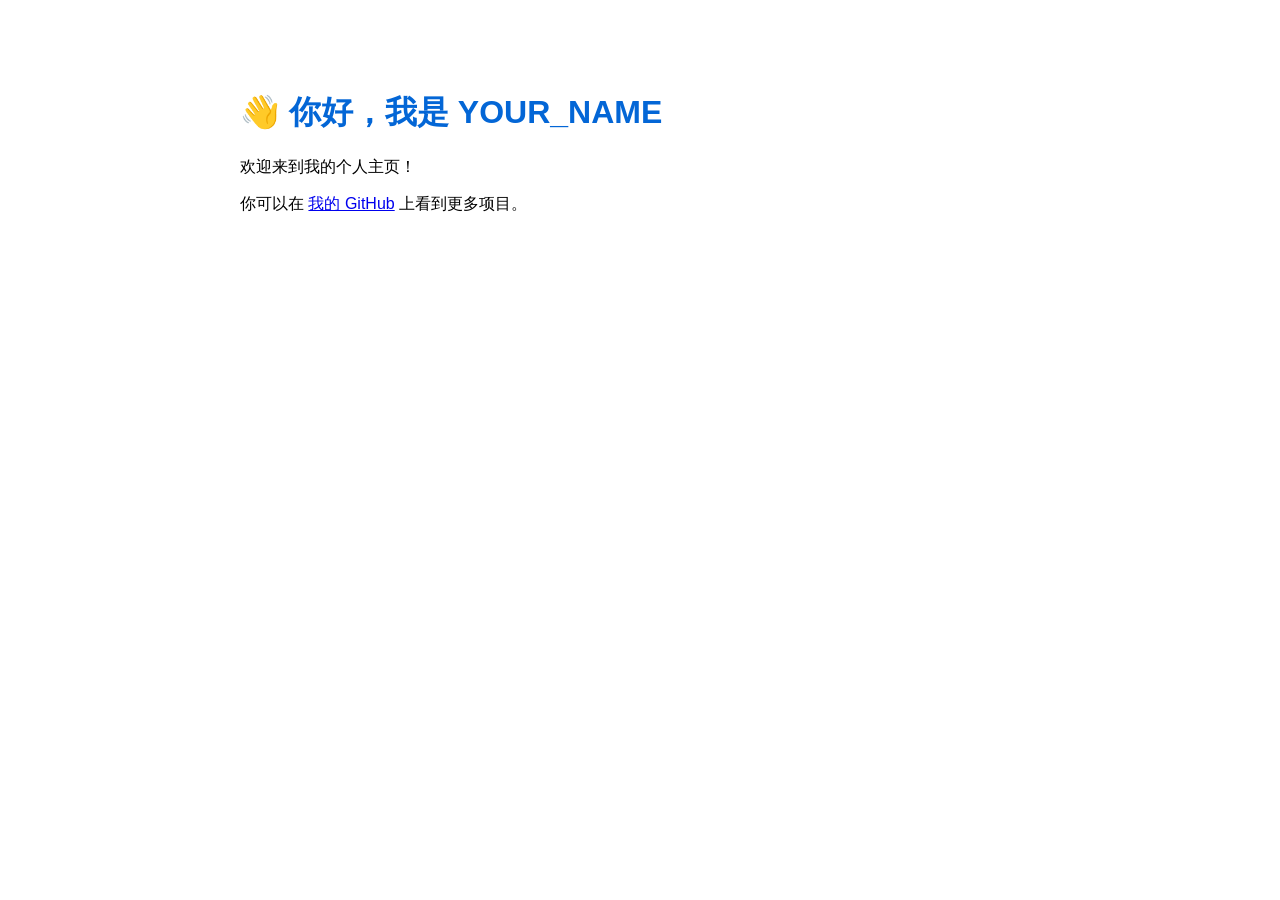
==== index.html @ 1baa5fd3 "Create index.html" ====
<!DOCTYPE html>
<html lang="zh-CN">
<head>
    <meta charset="UTF-8">
    <meta name="viewport" content="width=device-width, initial-scale=1.0">
    <title>我的个人主页</title>
    <style>
        body { font-family: Arial, sans-serif; max-width: 800px; margin: 50px auto; padding: 20px; }
        h1 { color: #0366d6; }
    </style>
</head>
<body>
    <h1>👋 你好，我是 YOUR_NAME</h1>
    <p>欢迎来到我的个人主页！</p>
    <p>你可以在 <a href="https://github.com/YOUR_USERNAME">我的 GitHub</a> 上看到更多项目。</p>
</body>
</html>
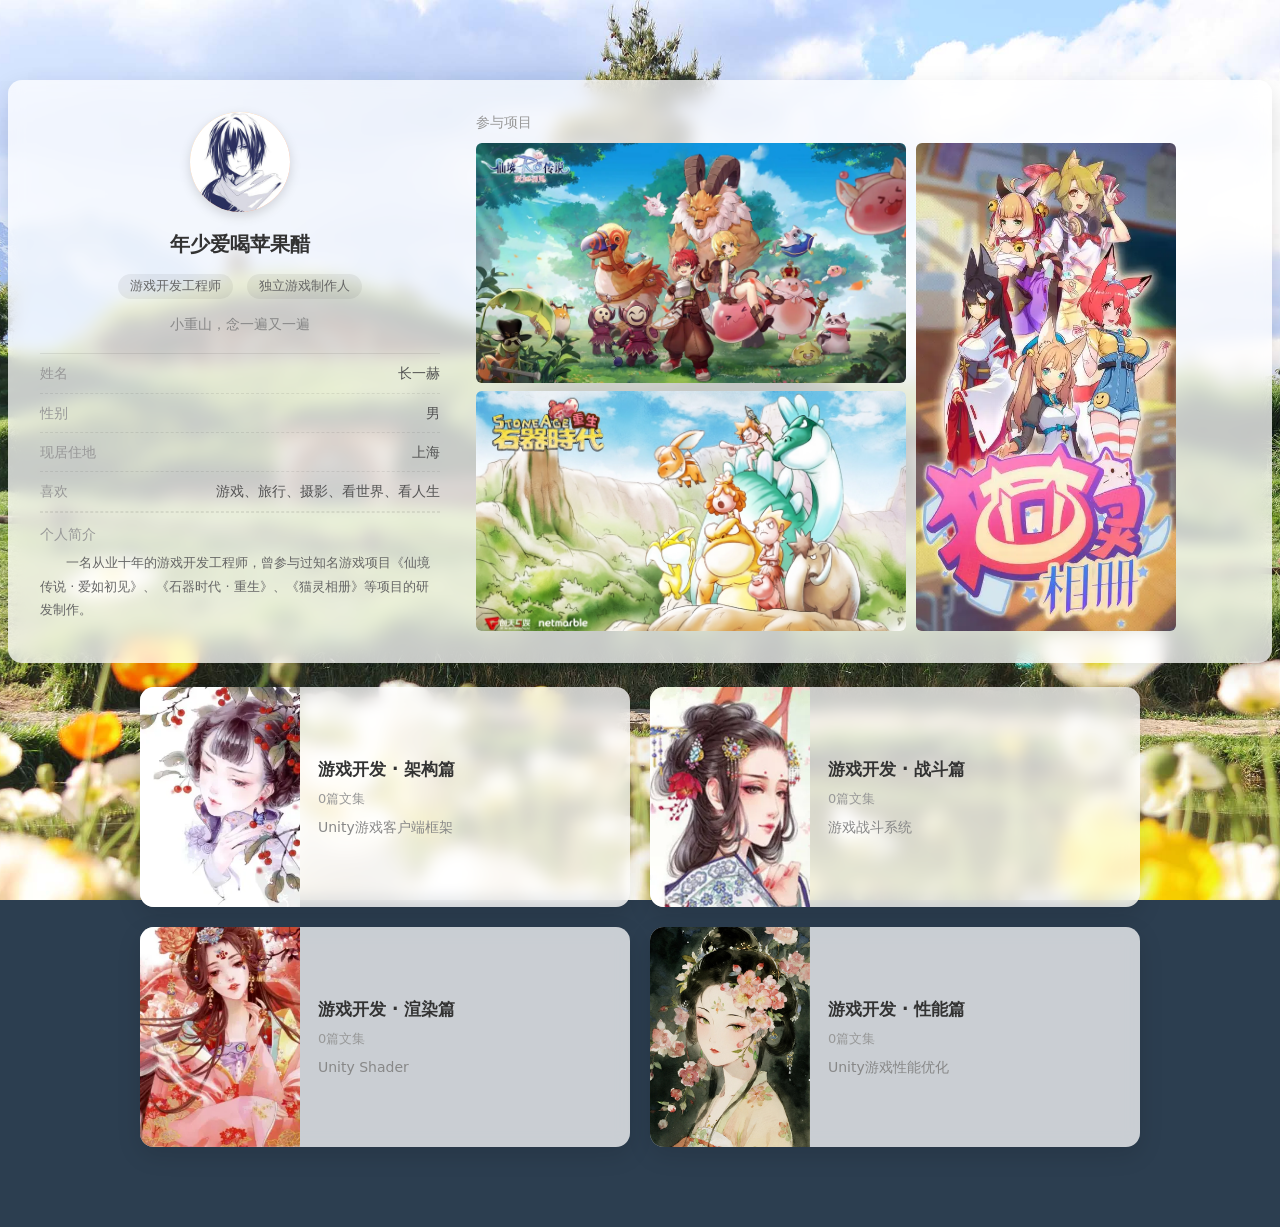
==== commit 3272ad54: "上传个人主页" ====
--- a/index.html
+++ b/index.html
@@ -4,14 +4,84 @@
     <meta charset="UTF-8">
     <meta name="viewport" content="width=device-width, initial-scale=1.0">
     <title>我的个人主页</title>
-    <style>
-        body { font-family: Arial, sans-serif; max-width: 800px; margin: 50px auto; padding: 20px; }
-        h1 { color: #0366d6; }
-    </style>
+    <link rel="stylesheet" href="css/style.css">
 </head>
 <body>
-    <h1>👋 你好，我是 YOUR_NAME</h1>
-    <p>欢迎来到我的个人主页！</p>
-    <p>你可以在 <a href="https://github.com/YOUR_USERNAME">我的 GitHub</a> 上看到更多项目。</p>
+    <!-- ========== 你的内容写在这里 ========== -->
+
+    <!-- 主布局：左侧个人介绍 + 中间 items -->
+    <div class="layout">
+
+        <!-- 顶部：个人介绍（横向大栏） -->
+        <div class="profile card">
+            <div class="profile-left">
+                <div class="profile-avatar"><img src="images/head_icon.jpg" alt="头像"></div>
+                <h2 class="profile-name">年少爱喝苹果醋</h2>
+                <div class="profile-tags">
+                    <span>游戏开发工程师</span>
+                    <span>独立游戏制作人</span>
+                </div>
+                <p class="profile-motto">小重山，念一遍又一遍</p>
+                <ul class="profile-info">
+                    <li><span>姓名</span><em>长一赫</em></li>
+                    <li><span>性别</span><em>男</em></li>
+                    <li><span>现居住地</span><em>上海</em></li>
+                    <li><span>喜欢</span><em>游戏、旅行、摄影、看世界、看人生</em></li>
+                </ul>
+                <div class="profile-intro">
+                    <span class="profile-intro-title">个人简介</span>
+                    <p class="profile-intro-text">一名从业十年的游戏开发工程师，曾参与过知名游戏项目《仙境传说 · 爱如初见》、《石器时代 · 重生》、《猫灵相册》等项目的研发制作。</p>
+                </div>
+            </div>
+            <div class="profile-projects">
+                <span class="profile-project-title">参与项目</span>
+                <div class="profile-projects-body">
+                    <div class="profile-projects-list">
+                        <img src="images/bg/game_ro.png" alt="仙境传说">
+                        <img src="images/bg/game_sa.png" alt="石器时代">
+                    </div>
+                    <img class="project-neko" src="images/bg/game_neko.png" alt="猫灵相册">
+                </div>
+            </div>
+        </div>
+
+        <!-- 中间：items -->
+        <main class="items">
+            <article class="item card">
+                <div class="item-cover"><img src="images/card_1.png" alt=""></div>
+                <div class="item-body">
+                    <h3>游戏开发 · 架构篇</h3>
+                    <span class="item-count">0篇文集</span>
+                    <p>Unity游戏客户端框架</p>
+                </div>
+            </article>
+            <article class="item card">
+                <div class="item-cover"><img src="images/card_2.png" alt=""></div>
+                <div class="item-body">
+                    <h3>游戏开发 · 战斗篇</h3>
+                    <span class="item-count">0篇文集</span>
+                    <p>游戏战斗系统</p>
+                </div>
+            </article>
+            <article class="item card">
+                <div class="item-cover"><img src="images/card_3.png" alt=""></div>
+                <div class="item-body">
+                    <h3>游戏开发 · 渲染篇</h3>
+                    <span class="item-count">0篇文集</span>
+                    <p>Unity Shader</p>
+                </div>
+            </article>
+            <article class="item card">
+                <div class="item-cover"><img src="images/card_4.png" alt=""></div>
+                <div class="item-body">
+                    <h3>游戏开发 · 性能篇</h3>
+                    <span class="item-count">0篇文集</span>
+                    <p>Unity游戏性能优化</p>
+                </div>
+            </article>
+        </main>
+
+    </div>
+
 </body>
 </html>
--- a/css/style.css
+++ b/css/style.css
@@ -0,0 +1,213 @@
+/* ========== 你的样式写在这里 ========== */
+
+/* 卡片通用样式：半透明白 + 圆角 + 阴影 */
+.card {
+    background: rgba(255, 255, 255, 0.75);
+    border-radius: 14px;
+    box-shadow: 0 8px 24px rgba(0, 0, 0, 0.12);
+    backdrop-filter: blur(8px);
+}
+
+/* 主布局：上下结构，整体居中 */
+.layout {
+    display: flex;
+    flex-direction: column;       /* 上下排 */
+    align-items: center;
+    gap: 24px;
+    min-height: 100vh;
+    padding: 80px 40px;
+    box-sizing: border-box;
+}
+
+/* ===== 个人介绍：横向大栏 ===== */
+.profile {
+    width: 100%;
+    max-width: 1250px;
+    display: flex;                /* 左信息 + 右项目图 */
+    align-items: flex-start;      /* 贴顶 */
+    gap: 36px;
+    padding: 32px;
+    text-align: left;
+}
+.profile-left {
+    flex: 1;
+    min-width: 0;
+    max-width: 400px;             /* 左窄 */
+    text-align: center;           /* 头像昵称居中，列表/简介自行左对齐 */
+}
+.profile-avatar {
+    width: 100px;
+    height: 100px;
+    margin: 0 auto 16px;
+    border-radius: 50%;
+    background: linear-gradient(135deg, #ffd28a, #ff8a65);
+    color: #fff;
+    font-size: 42px;
+    font-weight: 600;
+    display: flex;
+    align-items: center;
+    justify-content: center;
+    box-shadow: 0 4px 12px rgba(0, 0, 0, 0.15);
+    overflow: hidden;                 /* 裁成圆形 */
+}
+.profile-avatar img {
+    width: 100%;
+    height: 100%;
+    object-fit: cover;               /* 头像铺满圆形不变形 */
+    display: block;
+}
+.profile-name {
+    margin: 0 0 12px;
+    font-size: 20px;
+}
+.profile-tags span {
+    display: inline-block;
+    margin: 0 4px 14px;
+    padding: 2px 12px;
+    background: rgba(0, 0, 0, 0.06);
+    border-radius: 999px;
+    font-size: 13px;
+    color: #666;
+}
+.profile-motto {
+    margin: 0 0 18px;
+    font-size: 14px;
+    color: #888;
+}
+.profile-info {
+    list-style: none;
+    margin: 0;
+    padding: 0;
+    text-align: left;
+    border-top: 1px solid rgba(0, 0, 0, 0.08);
+}
+.profile-info li {
+    display: flex;
+    justify-content: space-between;
+    padding: 8px 0;
+    font-size: 14px;
+    border-bottom: 1px dashed rgba(0, 0, 0, 0.08);
+}
+.profile-info li span { color: #999; }
+.profile-info li em { color: #555; font-style: normal; }
+.profile-intro {
+    margin: 0;                                    /* 紧贴上方，不留空行 */
+    padding-top: 10px;
+    border-top: 1px dashed rgba(0, 0, 0, 0.08);   /* 与上方分隔 */
+    text-align: left;
+}
+.profile-intro-title {
+    display: block;
+    margin-bottom: 6px;
+    font-size: 14px;
+    color: #999;              /* 与「喜欢」等标签同色 */
+}
+.profile-intro-text {
+    margin: 0;
+    font-size: 13px;
+    line-height: 1.8;
+    color: #666;
+    text-indent: 2em;          /* 首行缩进两个空格 */
+}
+
+/* 参与项目图库：在介绍栏右侧，标题独占一行，图片在下 */
+.profile-projects {
+    display: flex;
+    flex-direction: column;    /* 标题一行，图在下面 */
+    gap: 10px;
+    width: 700px;                 /* 加宽，让 240 高的图完整放下 */
+    flex-shrink: 0;
+}
+.profile-projects-body {
+    display: flex;             /* 图片区：ro/sa 一列 + neko 最右 */
+    gap: 10px;
+}
+.profile-project-title {
+    flex-shrink: 0;
+    font-size: 14px;
+    line-height: 1.5;
+    color: #999;               /* 与「个人简介」等小标题同色 */
+}
+.profile-projects-list {
+    flex: 1;
+    min-width: 0;
+    display: flex;
+    flex-direction: column;    /* 竖着排列 */
+    gap: 8px;
+}
+.profile-projects-list img {
+    width: 100%;
+    height: 240px;             /* 高度微调 */
+    object-fit: cover;
+    border-radius: 6px;
+    display: block;
+}
+.project-neko {                /* 猫灵相册：单独放最右边 */
+    width: 260px;
+    flex-shrink: 0;
+    height: auto;
+    border-radius: 6px;
+    display: block;
+}
+
+/* ===== 中间：items ===== */
+.items {
+    width: 100%;
+    max-width: 1000px;
+    display: grid;
+    grid-template-columns: repeat(2, 1fr);
+    gap: 20px;
+}
+.item {
+    display: flex;            /* 图在左，字在右 */
+    overflow: hidden;
+}
+.item-cover {
+    width: 160px;             /* 左侧图片宽度 */
+    flex-shrink: 0;
+    overflow: hidden;
+}
+.item-cover img {
+    width: 100%;
+    height: auto;            /* 按图片原始比例，卡片高度随图走 */
+    display: block;
+}
+.item-body {
+    flex: 1;
+    padding: 16px 18px;
+    display: flex;
+    flex-direction: column;
+    justify-content: center;  /* 文字相对图片垂直居中 */
+}
+.item-body h3 {
+    margin: 0 0 6px;
+    font-size: 17px;
+}
+.item-count {
+    display: block;
+    margin-bottom: 6px;
+    font-size: 13px;
+    color: #999;               /* 标题下方的小字 */
+}
+.item-body p {
+    margin: 0;
+    font-size: 14px;
+    color: #888;
+}
+
+body {
+    font-family: system-ui, -apple-system, "Segoe UI", Arial, sans-serif;
+    margin: 0;
+    line-height: 1.6;
+    color: #333;
+
+    /* 背景图：把图片放到 images/bg/ 目录，命名为 background.jpg；
+       url() 是相对本 css 文件的路径，所以是 ../images/bg/ */
+    min-height: 100vh;
+    background-color: #2c3e50;              /* 图片未加载时的兜底色 */
+    background-image: url('../images/bg/background.jpg');
+    background-size: cover;                  /* 铺满全屏 */
+    background-position: center;             /* 居中 */
+    background-repeat: no-repeat;
+    background-attachment: fixed;            /* 滚动时背景固定 */
+}
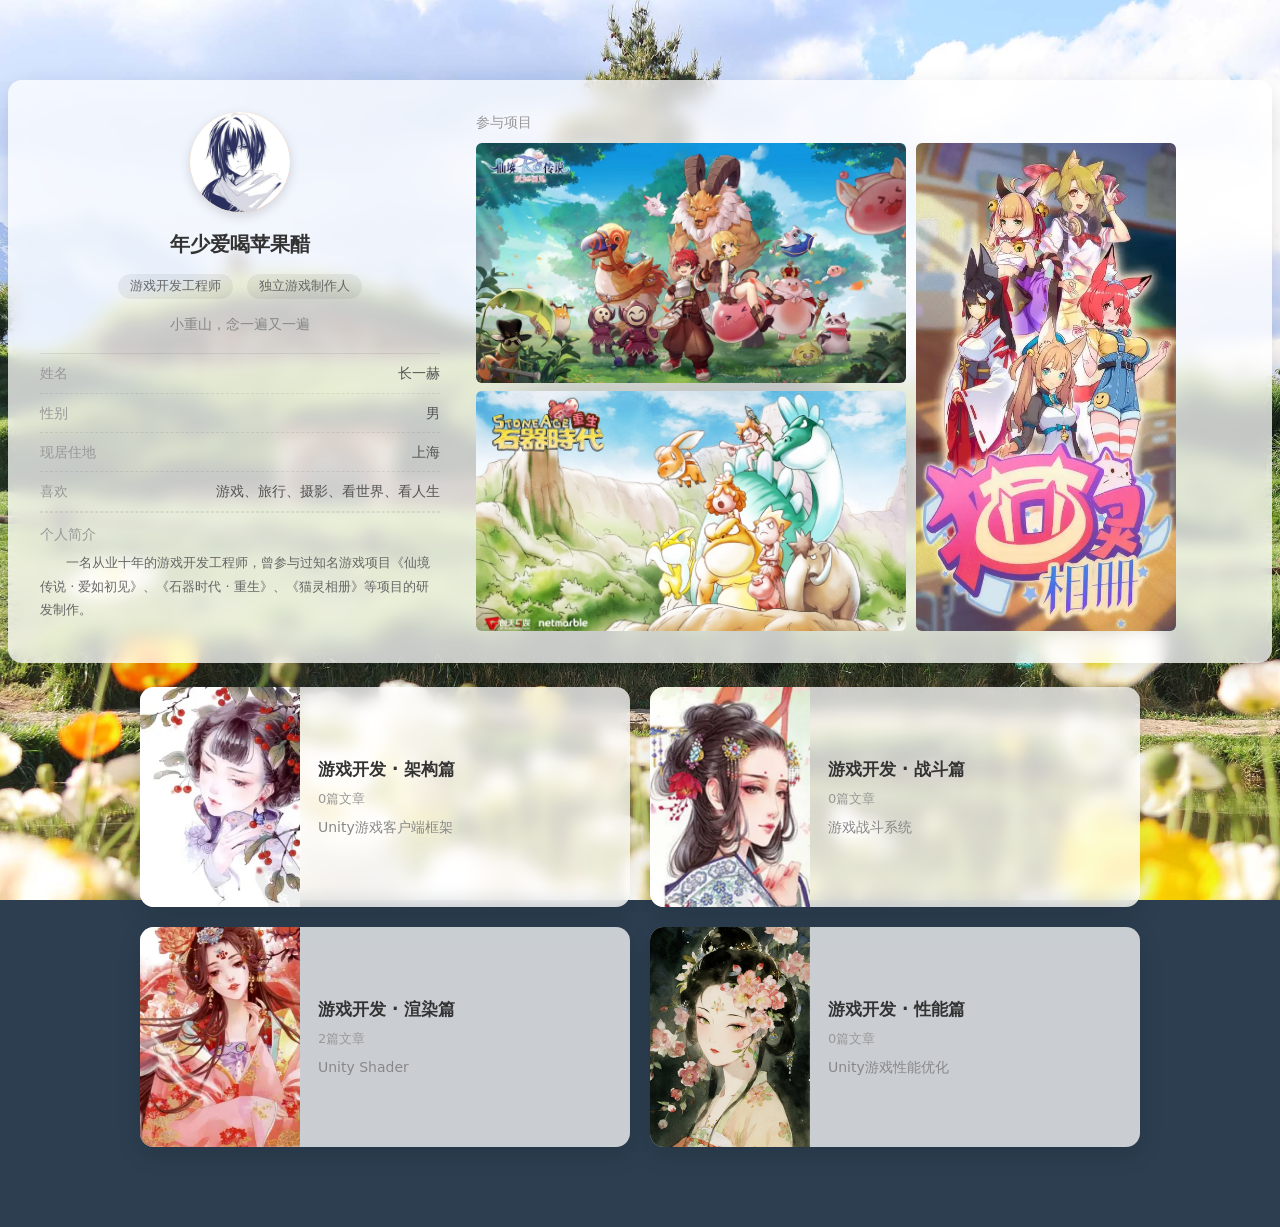
==== commit a0b0cc52: "添加文章" ====
--- a/index.html
+++ b/index.html
@@ -47,41 +47,73 @@
 
         <!-- 中间：items -->
         <main class="items">
-            <article class="item card">
+            <a class="item card item-link" href="article.html?category=game_framework" data-category="game_framework">
                 <div class="item-cover"><img src="images/card_1.png" alt=""></div>
                 <div class="item-body">
                     <h3>游戏开发 · 架构篇</h3>
-                    <span class="item-count">0篇文集</span>
+                    <span class="item-count">0篇文章</span>
                     <p>Unity游戏客户端框架</p>
                 </div>
-            </article>
-            <article class="item card">
+            </a>
+            <a class="item card item-link" href="article.html?category=game_battle" data-category="game_battle">
                 <div class="item-cover"><img src="images/card_2.png" alt=""></div>
                 <div class="item-body">
                     <h3>游戏开发 · 战斗篇</h3>
-                    <span class="item-count">0篇文集</span>
+                    <span class="item-count">0篇文章</span>
                     <p>游戏战斗系统</p>
                 </div>
-            </article>
-            <article class="item card">
+            </a>
+            <a class="item card item-link" href="article.html?category=game_rendering" data-category="game_rendering">
                 <div class="item-cover"><img src="images/card_3.png" alt=""></div>
                 <div class="item-body">
                     <h3>游戏开发 · 渲染篇</h3>
-                    <span class="item-count">0篇文集</span>
+                    <span class="item-count">1篇文章</span>
                     <p>Unity Shader</p>
                 </div>
-            </article>
-            <article class="item card">
+            </a>
+            <a class="item card item-link" href="article.html?category=game_performance" data-category="game_performance">
                 <div class="item-cover"><img src="images/card_4.png" alt=""></div>
                 <div class="item-body">
                     <h3>游戏开发 · 性能篇</h3>
-                    <span class="item-count">0篇文集</span>
+                    <span class="item-count">0篇文章</span>
                     <p>Unity游戏性能优化</p>
                 </div>
-            </article>
+            </a>
         </main>
 
     </div>
 
+    <script src="js/articles.js"></script>
+    <script>
+        // 根据文集清单动态更新卡片篇数 + 空文集点击提示
+        document.addEventListener('DOMContentLoaded', () => {
+            document.querySelectorAll('.item-link').forEach(card => {
+                const cat = ARTICLES.find(c => c.id === card.dataset.category);
+                const span = card.querySelector('.item-count');
+                if (cat && span) span.textContent = cat.files.length + '篇文章';
+                // 没有文章的分类：点击不跳转，弹提示
+                if (cat && cat.files.length === 0) {
+                    card.addEventListener('click', e => {
+                        e.preventDefault();
+                        showToast('当前文集暂无文章~');
+                    });
+                }
+            });
+        });
+
+        // 轻提示
+        function showToast(msg) {
+            let t = document.querySelector('.toast');
+            if (!t) {
+                t = document.createElement('div');
+                t.className = 'toast';      // 关键：要用类名 .toast 才会套上样式
+                document.body.appendChild(t);
+            }
+            t.textContent = msg;
+            t.classList.add('show');
+            clearTimeout(t._timer);
+            t._timer = setTimeout(() => t.classList.remove('show'), 2000);
+        }
+    </script>
 </body>
 </html>
--- a/css/style.css
+++ b/css/style.css
@@ -162,6 +162,36 @@
     display: flex;            /* 图在左，字在右 */
     overflow: hidden;
 }
+.item-link {
+    text-decoration: none;    /* 整卡可点击链接 */
+    color: inherit;
+    transition: transform .2s, box-shadow .2s;
+}
+.item-link:hover {
+    transform: translateY(-3px);
+    box-shadow: 0 12px 28px rgba(0, 0, 0, 0.18);
+}
+
+/* 轻提示 */
+.toast {
+    position: fixed;
+    top: 50%;
+    left: 50%;
+    transform: translate(-50%, -50%) scale(0.9);
+    background: rgba(0, 0, 0, 0.75);
+    color: #fff;
+    padding: 12px 28px;
+    border-radius: 8px;
+    font-size: 14px;
+    opacity: 0;
+    pointer-events: none;
+    transition: opacity .25s, transform .25s;
+    z-index: 100;
+}
+.toast.show {
+    opacity: 1;
+    transform: translate(-50%, -50%) scale(1);
+}
 .item-cover {
     width: 160px;             /* 左侧图片宽度 */
     flex-shrink: 0;
